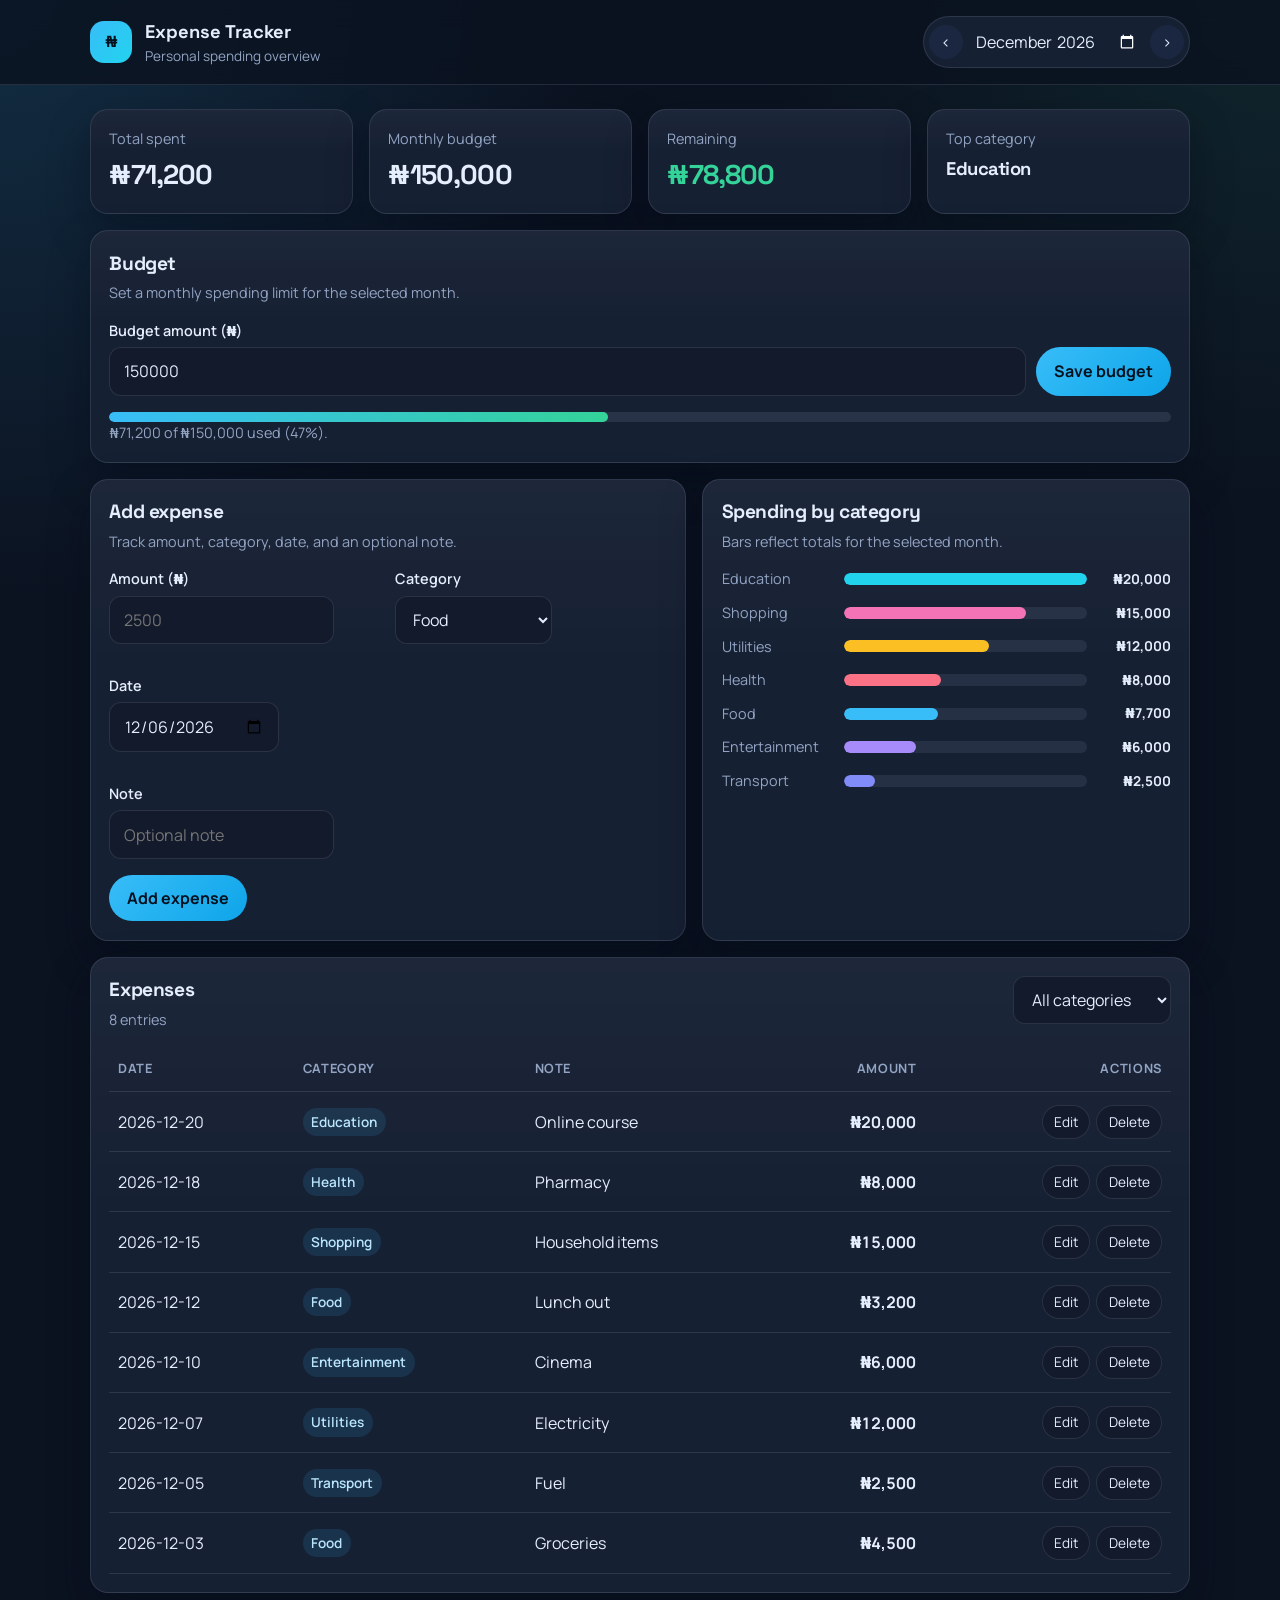
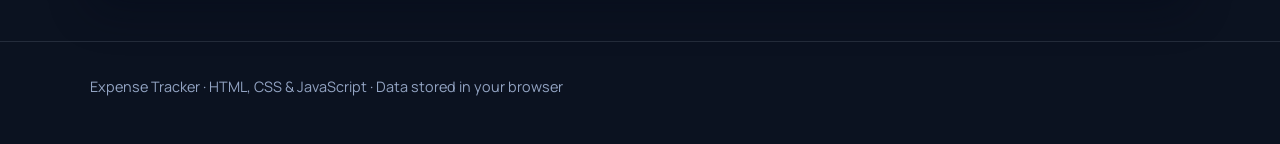
==== projects/expense-tracker/index.html @ 94ccca82 "Add shopfront and expense-tracker web projects Publish demo copies and link them from the projects g" ====
<!DOCTYPE html>
<html lang="en">
<head>
  <meta charset="UTF-8" />
  <meta name="viewport" content="width=device-width, initial-scale=1.0" />
  <meta name="description" content="Personal expense tracker with categories, budgets, and spending charts." />
  <title>Expense Tracker</title>
  <link rel="preconnect" href="https://fonts.googleapis.com" />
  <link rel="preconnect" href="https://fonts.gstatic.com" crossorigin />
  <link href="https://fonts.googleapis.com/css2?family=Manrope:wght@400;500;600;700;800&family=Space+Grotesk:wght@500;600;700&display=swap" rel="stylesheet" />
  <link rel="stylesheet" href="styles.css" />
</head>
<body>
  <a class="skip-link" href="#main">Skip to content</a>

  <header class="topbar">
    <div class="container topbar-inner">
      <div class="brand">
        <span class="brand-mark" aria-hidden="true">₦</span>
        <div>
          <strong>Expense Tracker</strong>
          <p>Personal spending overview</p>
        </div>
      </div>
      <div class="month-picker">
        <button type="button" class="icon-btn" id="prev-month" aria-label="Previous month">‹</button>
        <label class="sr-only" for="month-input">Month</label>
        <input type="month" id="month-input" />
        <button type="button" class="icon-btn" id="next-month" aria-label="Next month">›</button>
      </div>
    </div>
  </header>

  <main id="main" class="container layout">
    <section class="summary-grid" aria-label="Monthly summary">
      <article class="summary-card">
        <p class="label">Total spent</p>
        <p class="value" id="total-spent">₦0</p>
      </article>
      <article class="summary-card">
        <p class="label">Monthly budget</p>
        <p class="value" id="budget-value">₦0</p>
      </article>
      <article class="summary-card">
        <p class="label">Remaining</p>
        <p class="value" id="remaining-value">₦0</p>
      </article>
      <article class="summary-card">
        <p class="label">Top category</p>
        <p class="value value-sm" id="top-category">—</p>
      </article>
    </section>

    <section class="panel budget-panel">
      <div class="panel-head">
        <h2>Budget</h2>
        <p class="muted">Set a monthly spending limit for the selected month.</p>
      </div>
      <form class="budget-form" id="budget-form">
        <label for="budget-input">Budget amount (₦)</label>
        <div class="inline-form">
          <input id="budget-input" type="number" min="0" step="100" placeholder="e.g. 150000" required />
          <button type="submit" class="btn btn-primary">Save budget</button>
        </div>
      </form>
      <div class="budget-bar" aria-hidden="true">
        <div class="budget-bar-fill" id="budget-bar-fill"></div>
      </div>
      <p class="muted" id="budget-note">No budget set for this month.</p>
    </section>

    <div class="content-grid">
      <section class="panel">
        <div class="panel-head row-between">
          <div>
            <h2 id="form-title">Add expense</h2>
            <p class="muted">Track amount, category, date, and an optional note.</p>
          </div>
          <button type="button" class="btn btn-ghost" id="cancel-edit" hidden>Cancel edit</button>
        </div>
        <form id="expense-form" novalidate>
          <div class="form-grid">
            <div class="field">
              <label for="amount">Amount (₦)</label>
              <input id="amount" name="amount" type="number" min="1" step="1" required placeholder="2500" />
              <span class="field-error" data-for="amount"></span>
            </div>
            <div class="field">
              <label for="category">Category</label>
              <select id="category" name="category" required></select>
              <span class="field-error" data-for="category"></span>
            </div>
            <div class="field">
              <label for="date">Date</label>
              <input id="date" name="date" type="date" required />
              <span class="field-error" data-for="date"></span>
            </div>
            <div class="field field-span">
              <label for="note">Note</label>
              <input id="note" name="note" type="text" maxlength="120" placeholder="Optional note" />
            </div>
          </div>
          <button type="submit" class="btn btn-primary" id="submit-expense">Add expense</button>
        </form>
      </section>

      <section class="panel">
        <div class="panel-head">
          <h2>Spending by category</h2>
          <p class="muted">Bars reflect totals for the selected month.</p>
        </div>
        <div class="chart" id="category-chart" role="img" aria-label="Spending by category chart"></div>
        <p class="empty-state" id="chart-empty" hidden>No expenses this month yet.</p>
      </section>
    </div>

    <section class="panel">
      <div class="panel-head row-between">
        <div>
          <h2>Expenses</h2>
          <p class="muted" id="expense-count">0 entries</p>
        </div>
        <div class="filters">
          <label class="sr-only" for="filter-category">Filter by category</label>
          <select id="filter-category">
            <option value="all">All categories</option>
          </select>
        </div>
      </div>
      <div class="table-wrap">
        <table class="expense-table">
          <thead>
            <tr>
              <th>Date</th>
              <th>Category</th>
              <th>Note</th>
              <th class="num">Amount</th>
              <th class="actions">Actions</th>
            </tr>
          </thead>
          <tbody id="expense-tbody"></tbody>
        </table>
      </div>
      <p class="empty-state" id="table-empty" hidden>No expenses match this filter.</p>
    </section>
  </main>

  <footer class="site-footer">
    <div class="container">
      <p>Expense Tracker · HTML, CSS &amp; JavaScript · Data stored in your browser</p>
    </div>
  </footer>

  <script src="app.js"></script>
</body>
</html>
---- projects/expense-tracker/styles.css ----
:root {
  --bg: #0b1220;
  --bg-soft: #121a2b;
  --panel: #162033;
  --panel-2: #1b2740;
  --line: rgba(148, 163, 184, 0.18);
  --text: #e5eefc;
  --muted: #93a4c3;
  --brand: #38bdf8;
  --brand-strong: #0ea5e9;
  --good: #34d399;
  --warn: #fbbf24;
  --bad: #f87171;
  --radius: 18px;
  --shadow: 0 18px 40px rgba(2, 8, 23, 0.35);
  --font: "Manrope", system-ui, sans-serif;
  --display: "Space Grotesk", system-ui, sans-serif;
}

*,
*::before,
*::after {
  box-sizing: border-box;
}

body {
  margin: 0;
  min-height: 100vh;
  font-family: var(--font);
  color: var(--text);
  background:
    radial-gradient(circle at top left, rgba(56, 189, 248, 0.16), transparent 28%),
    radial-gradient(circle at top right, rgba(52, 211, 153, 0.1), transparent 24%),
    var(--bg);
  line-height: 1.5;
}

button,
input,
select {
  font: inherit;
  color: inherit;
}

.sr-only {
  position: absolute;
  width: 1px;
  height: 1px;
  padding: 0;
  margin: -1px;
  overflow: hidden;
  clip: rect(0, 0, 0, 0);
  border: 0;
}

.skip-link {
  position: absolute;
  left: -999px;
  top: 0;
  background: #fff;
  color: #000;
  padding: 0.5rem 1rem;
  z-index: 50;
}

.skip-link:focus {
  left: 1rem;
  top: 1rem;
}

.container {
  width: min(1100px, calc(100% - 2rem));
  margin-inline: auto;
}

.topbar {
  position: sticky;
  top: 0;
  z-index: 20;
  backdrop-filter: blur(14px);
  background: rgba(11, 18, 32, 0.8);
  border-bottom: 1px solid var(--line);
}

.topbar-inner {
  display: flex;
  align-items: center;
  justify-content: space-between;
  gap: 1rem;
  padding: 1rem 0;
  flex-wrap: wrap;
}

.brand {
  display: flex;
  align-items: center;
  gap: 0.8rem;
}

.brand-mark {
  width: 42px;
  height: 42px;
  border-radius: 14px;
  display: grid;
  place-items: center;
  background: linear-gradient(135deg, var(--brand), #22d3ee);
  color: #04111f;
  font-weight: 800;
  font-family: var(--display);
}

.brand strong {
  display: block;
  font-family: var(--display);
  font-size: 1.15rem;
}

.brand p {
  margin: 0;
  color: var(--muted);
  font-size: 0.85rem;
}

.month-picker {
  display: flex;
  align-items: center;
  gap: 0.45rem;
  background: var(--panel);
  border: 1px solid var(--line);
  border-radius: 999px;
  padding: 0.3rem;
}

.month-picker input[type="month"] {
  border: none;
  background: transparent;
  padding: 0.45rem 0.35rem;
  outline: none;
  color-scheme: dark;
}

.icon-btn {
  width: 34px;
  height: 34px;
  border-radius: 999px;
  border: none;
  background: var(--panel-2);
  cursor: pointer;
}

.icon-btn:hover {
  background: rgba(56, 189, 248, 0.18);
}

.layout {
  padding: 1.5rem 0 3rem;
  display: grid;
  gap: 1rem;
}

.summary-grid {
  display: grid;
  grid-template-columns: repeat(4, 1fr);
  gap: 1rem;
}

.summary-card,
.panel {
  background: linear-gradient(180deg, rgba(255, 255, 255, 0.03), transparent 40%), var(--panel);
  border: 1px solid var(--line);
  border-radius: var(--radius);
  box-shadow: var(--shadow);
}

.summary-card {
  padding: 1.1rem 1.15rem;
}

.summary-card .label,
.muted {
  margin: 0;
  color: var(--muted);
  font-size: 0.9rem;
}

.summary-card .value {
  margin: 0.35rem 0 0;
  font-family: var(--display);
  font-size: clamp(1.25rem, 2.5vw, 1.7rem);
  font-weight: 700;
  letter-spacing: -0.03em;
}

.summary-card .value-sm {
  font-size: 1.15rem;
}

.value.over {
  color: var(--bad);
}

.value.ok {
  color: var(--good);
}

.panel {
  padding: 1.15rem;
}

.panel-head {
  margin-bottom: 1rem;
}

.panel-head h2,
.panel h2 {
  margin: 0 0 0.25rem;
  font-family: var(--display);
  font-size: 1.2rem;
  letter-spacing: -0.02em;
}

.row-between {
  display: flex;
  align-items: flex-start;
  justify-content: space-between;
  gap: 1rem;
  flex-wrap: wrap;
}

.budget-form label,
.field label {
  display: block;
  font-size: 0.9rem;
  font-weight: 600;
  margin-bottom: 0.35rem;
}

.inline-form {
  display: flex;
  gap: 0.65rem;
  flex-wrap: wrap;
}

.inline-form input,
.field input,
.field select,
.filters select {
  border: 1px solid var(--line);
  background: var(--bg-soft);
  border-radius: 12px;
  padding: 0.7rem 0.85rem;
  outline: none;
  min-width: 0;
}

.inline-form input {
  flex: 1;
}

.inline-form input:focus,
.field input:focus,
.field select:focus,
.filters select:focus {
  border-color: var(--brand);
  box-shadow: 0 0 0 3px rgba(56, 189, 248, 0.18);
}

.btn {
  border: none;
  border-radius: 999px;
  padding: 0.7rem 1.1rem;
  font-weight: 700;
  cursor: pointer;
}

.btn-primary {
  background: linear-gradient(135deg, var(--brand), var(--brand-strong));
  color: #04111f;
}

.btn-primary:hover {
  filter: brightness(1.05);
}

.btn-ghost {
  background: transparent;
  border: 1px solid var(--line);
  color: var(--text);
}

.btn-ghost:hover {
  border-color: var(--brand);
  color: var(--brand);
}

.btn-danger {
  background: rgba(248, 113, 113, 0.12);
  color: #fecaca;
  border: 1px solid rgba(248, 113, 113, 0.28);
}

.budget-bar {
  margin-top: 1rem;
  height: 10px;
  border-radius: 999px;
  background: rgba(148, 163, 184, 0.15);
  overflow: hidden;
}

.budget-bar-fill {
  height: 100%;
  width: 0%;
  border-radius: inherit;
  background: linear-gradient(90deg, var(--brand), var(--good));
  transition: width 0.25s ease, background 0.25s ease;
}

.budget-bar-fill.over {
  background: linear-gradient(90deg, var(--warn), var(--bad));
}

.content-grid {
  display: grid;
  grid-template-columns: 1.1fr 0.9fr;
  gap: 1rem;
}

.form-grid {
  display: grid;
  grid-template-columns: 1fr 1fr;
  gap: 0.85rem;
  margin-bottom: 1rem;
}

.field-span {
  grid-column: 1 / -1;
}

.field-error {
  display: block;
  min-height: 1.1em;
  color: var(--bad);
  font-size: 0.8rem;
  margin-top: 0.2rem;
}

.field input.invalid,
.field select.invalid {
  border-color: var(--bad);
}

.chart {
  display: grid;
  gap: 0.75rem;
}

.chart-row {
  display: grid;
  grid-template-columns: 110px 1fr 72px;
  gap: 0.75rem;
  align-items: center;
}

.chart-label {
  font-size: 0.9rem;
  color: var(--muted);
}

.chart-track {
  height: 12px;
  border-radius: 999px;
  background: rgba(148, 163, 184, 0.12);
  overflow: hidden;
}

.chart-fill {
  height: 100%;
  border-radius: inherit;
  background: linear-gradient(90deg, #38bdf8, #818cf8);
}

.chart-amount {
  text-align: right;
  font-size: 0.85rem;
  font-weight: 700;
}

.empty-state {
  text-align: center;
  color: var(--muted);
  padding: 1.5rem 0.5rem;
  margin: 0;
}

.table-wrap {
  overflow-x: auto;
}

.expense-table {
  width: 100%;
  border-collapse: collapse;
}

.expense-table th,
.expense-table td {
  text-align: left;
  padding: 0.8rem 0.55rem;
  border-bottom: 1px solid var(--line);
  vertical-align: middle;
}

.expense-table th {
  color: var(--muted);
  font-size: 0.8rem;
  text-transform: uppercase;
  letter-spacing: 0.05em;
  font-weight: 700;
}

.expense-table .num {
  text-align: right;
  font-variant-numeric: tabular-nums;
  font-weight: 700;
}

.expense-table .actions {
  text-align: right;
  white-space: nowrap;
}

.category-pill {
  display: inline-flex;
  align-items: center;
  gap: 0.35rem;
  padding: 0.25rem 0.55rem;
  border-radius: 999px;
  background: rgba(56, 189, 248, 0.12);
  color: #bae6fd;
  font-size: 0.85rem;
  font-weight: 600;
}

.row-actions {
  display: inline-flex;
  gap: 0.4rem;
}

.row-actions button {
  border-radius: 999px;
  border: 1px solid var(--line);
  background: var(--bg-soft);
  padding: 0.35rem 0.7rem;
  cursor: pointer;
  font-size: 0.85rem;
}

.row-actions button:hover {
  border-color: var(--brand);
}

.site-footer {
  border-top: 1px solid var(--line);
  padding: 1.25rem 0 2rem;
  color: var(--muted);
  font-size: 0.9rem;
}

@media (max-width: 900px) {
  .summary-grid,
  .content-grid,
  .form-grid {
    grid-template-columns: 1fr 1fr;
  }
}

@media (max-width: 640px) {
  .summary-grid,
  .content-grid,
  .form-grid {
    grid-template-columns: 1fr;
  }

  .chart-row {
    grid-template-columns: 1fr;
    gap: 0.3rem;
  }

  .chart-amount {
    text-align: left;
  }
}
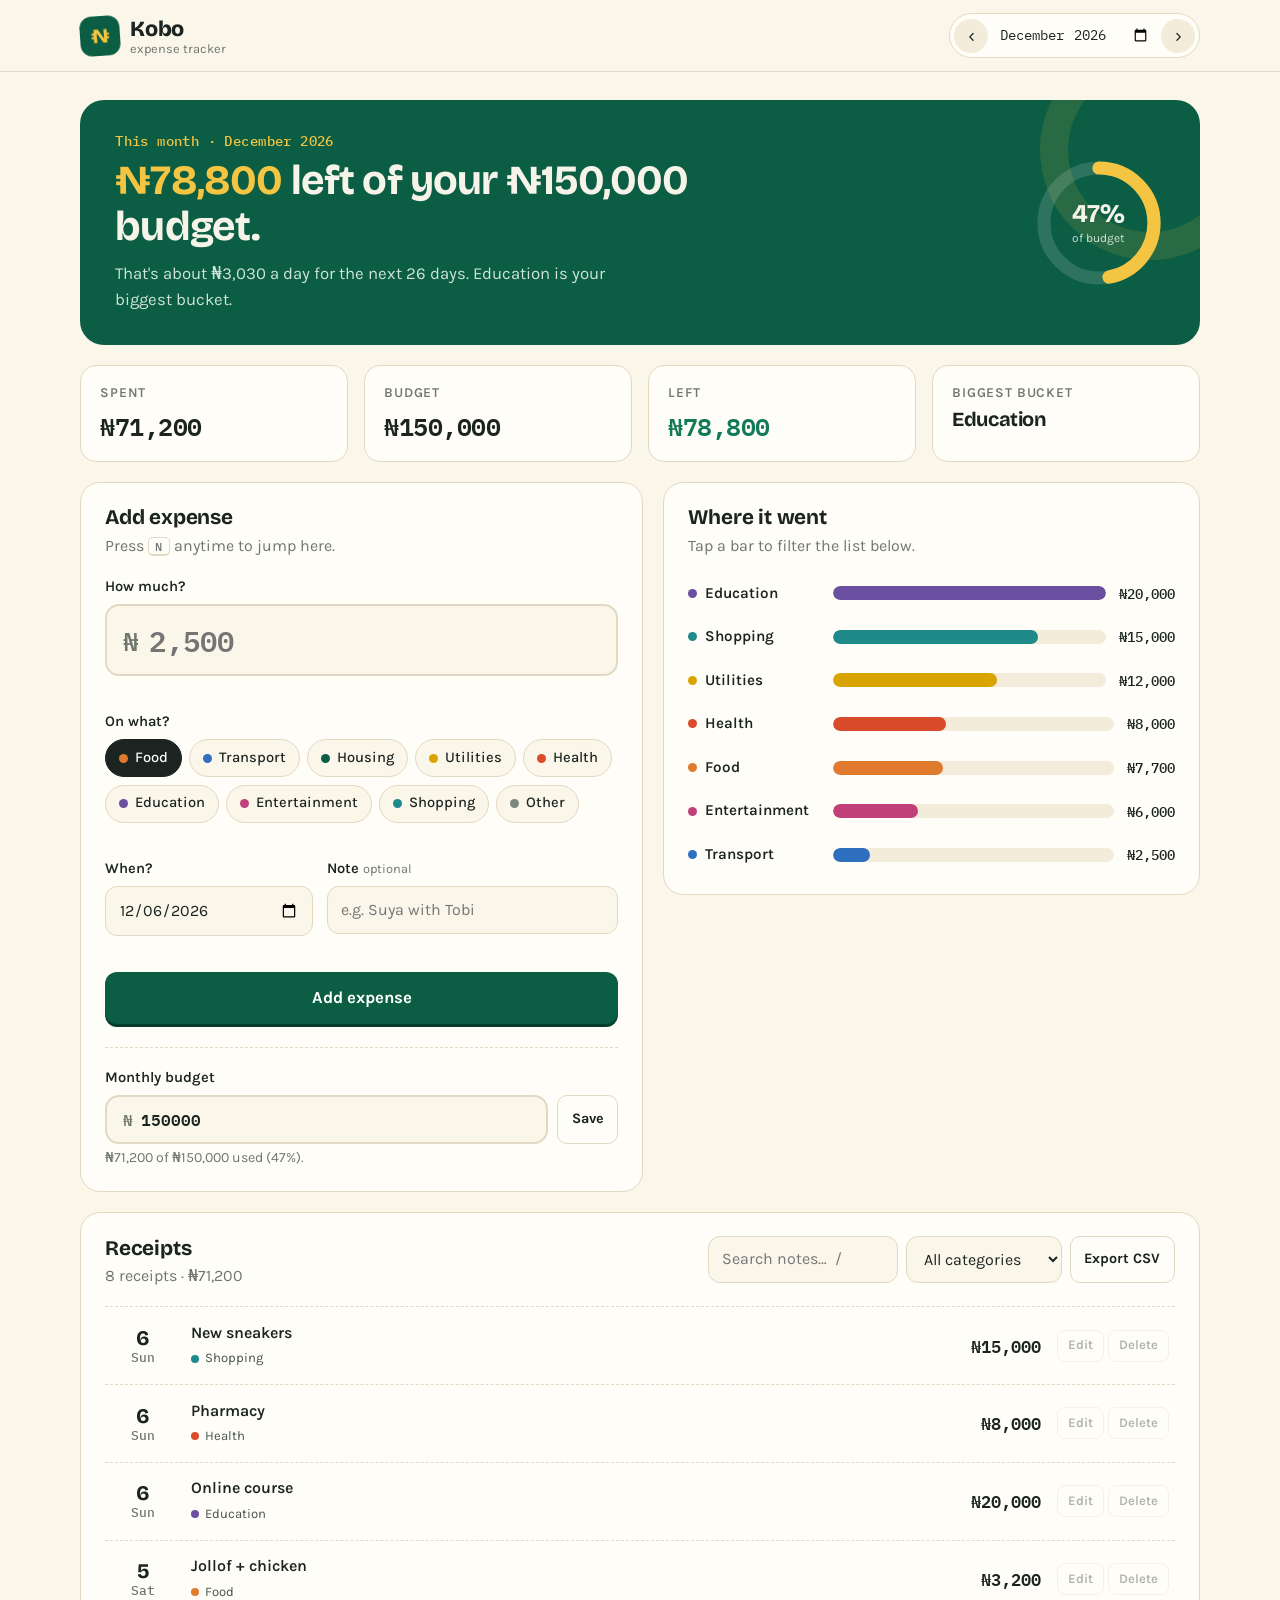
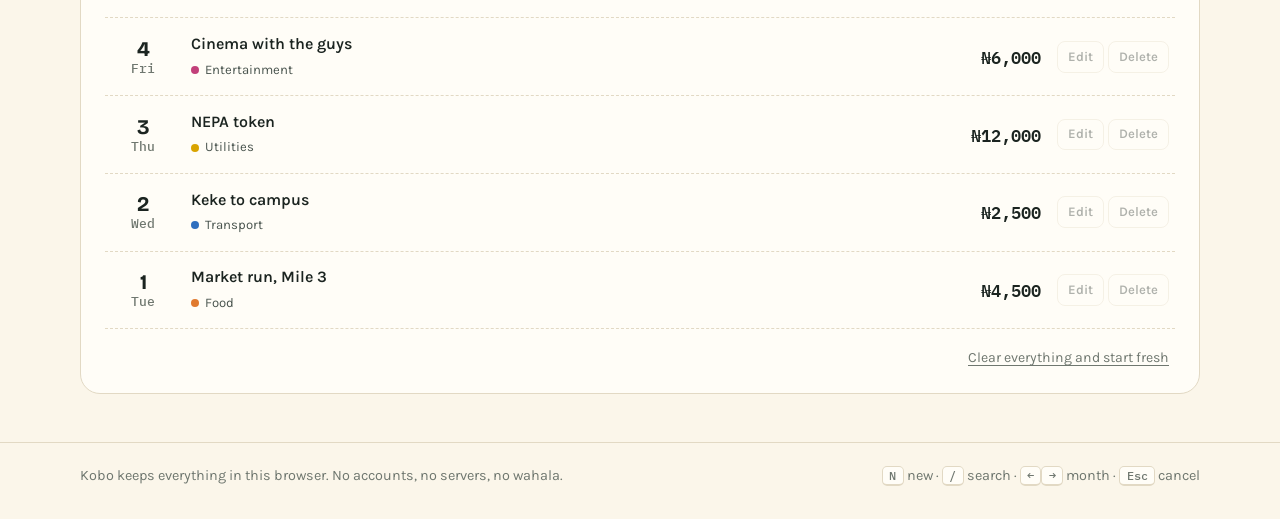
==== commit 6ab1a1a6: "Portfolio MVP pass: field-notes redesign, dark mode, interactive projects - New warm 'field notes' d" ====
--- a/projects/expense-tracker/index.html
+++ b/projects/expense-tracker/index.html
@@ -3,11 +3,13 @@
 <head>
   <meta charset="UTF-8" />
   <meta name="viewport" content="width=device-width, initial-scale=1.0" />
-  <meta name="description" content="Personal expense tracker with categories, budgets, and spending charts." />
-  <title>Expense Tracker</title>
+  <meta name="description" content="A friendly Naira expense tracker: log spending, set a monthly budget, and see where your money went. Everything stays in your browser." />
+  <meta name="theme-color" content="#0b5d43" />
+  <title>Kobo · Expense Tracker</title>
+  <link rel="icon" href="favicon.svg" type="image/svg+xml" />
   <link rel="preconnect" href="https://fonts.googleapis.com" />
   <link rel="preconnect" href="https://fonts.gstatic.com" crossorigin />
-  <link href="https://fonts.googleapis.com/css2?family=Manrope:wght@400;500;600;700;800&family=Space+Grotesk:wght@500;600;700&display=swap" rel="stylesheet" />
+  <link href="https://fonts.googleapis.com/css2?family=Bricolage+Grotesque:opsz,wght@12..96,500;12..96,700;12..96,800&family=IBM+Plex+Mono:wght@400;500;600&family=Karla:wght@400;500;600;700&display=swap" rel="stylesheet" />
   <link rel="stylesheet" href="styles.css" />
 </head>
 <body>
@@ -15,142 +17,156 @@
 
   <header class="topbar">
     <div class="container topbar-inner">
-      <div class="brand">
+      <a class="brand" href="#" aria-label="Kobo expense tracker home">
         <span class="brand-mark" aria-hidden="true">₦</span>
-        <div>
-          <strong>Expense Tracker</strong>
-          <p>Personal spending overview</p>
-        </div>
-      </div>
-      <div class="month-picker">
-        <button type="button" class="icon-btn" id="prev-month" aria-label="Previous month">‹</button>
+        <span class="brand-text"><strong>Kobo</strong><small>expense tracker</small></span>
+      </a>
+      <div class="month-picker" role="group" aria-label="Choose month">
+        <button type="button" class="icon-btn" id="prev-month" aria-label="Previous month" title="Previous month (←)">‹</button>
         <label class="sr-only" for="month-input">Month</label>
         <input type="month" id="month-input" />
-        <button type="button" class="icon-btn" id="next-month" aria-label="Next month">›</button>
+        <button type="button" class="icon-btn" id="next-month" aria-label="Next month" title="Next month (→)">›</button>
       </div>
     </div>
   </header>
 
   <main id="main" class="container layout">
+    <section class="hero-card" aria-labelledby="headline">
+      <div class="hero-copy">
+        <p class="eyebrow" id="month-label">This month</p>
+        <h1 id="headline" class="headline">Let's see where the money went.</h1>
+        <p class="subline" id="subline">Add your first expense below and I'll keep the running total for you.</p>
+      </div>
+      <div class="budget-meter" aria-hidden="true">
+        <svg viewBox="0 0 120 120" class="ring">
+          <circle cx="60" cy="60" r="50" class="ring-track" />
+          <circle cx="60" cy="60" r="50" class="ring-fill" id="ring-fill" />
+        </svg>
+        <div class="ring-label"><strong id="ring-pct">0%</strong><span>of budget</span></div>
+      </div>
+    </section>
+
     <section class="summary-grid" aria-label="Monthly summary">
-      <article class="summary-card">
-        <p class="label">Total spent</p>
+      <article class="stat">
+        <p class="label">Spent</p>
         <p class="value" id="total-spent">₦0</p>
       </article>
-      <article class="summary-card">
-        <p class="label">Monthly budget</p>
+      <article class="stat">
+        <p class="label">Budget</p>
         <p class="value" id="budget-value">₦0</p>
       </article>
-      <article class="summary-card">
-        <p class="label">Remaining</p>
+      <article class="stat">
+        <p class="label">Left</p>
         <p class="value" id="remaining-value">₦0</p>
       </article>
-      <article class="summary-card">
-        <p class="label">Top category</p>
+      <article class="stat">
+        <p class="label">Biggest bucket</p>
         <p class="value value-sm" id="top-category">—</p>
       </article>
     </section>
 
-    <section class="panel budget-panel">
-      <div class="panel-head">
-        <h2>Budget</h2>
-        <p class="muted">Set a monthly spending limit for the selected month.</p>
-      </div>
-      <form class="budget-form" id="budget-form">
-        <label for="budget-input">Budget amount (₦)</label>
-        <div class="inline-form">
-          <input id="budget-input" type="number" min="0" step="100" placeholder="e.g. 150000" required />
-          <button type="submit" class="btn btn-primary">Save budget</button>
-        </div>
-      </form>
-      <div class="budget-bar" aria-hidden="true">
-        <div class="budget-bar-fill" id="budget-bar-fill"></div>
-      </div>
-      <p class="muted" id="budget-note">No budget set for this month.</p>
-    </section>
-
     <div class="content-grid">
-      <section class="panel">
+      <section class="panel panel-form" aria-labelledby="form-title">
         <div class="panel-head row-between">
           <div>
             <h2 id="form-title">Add expense</h2>
-            <p class="muted">Track amount, category, date, and an optional note.</p>
+            <p class="muted">Press <kbd>N</kbd> anytime to jump here.</p>
           </div>
-          <button type="button" class="btn btn-ghost" id="cancel-edit" hidden>Cancel edit</button>
+          <button type="button" class="btn btn-ghost btn-sm" id="cancel-edit" hidden>Cancel edit</button>
         </div>
         <form id="expense-form" novalidate>
+          <div class="amount-field">
+            <label for="amount">How much?</label>
+            <div class="amount-input">
+              <span aria-hidden="true">₦</span>
+              <input id="amount" name="amount" type="number" inputmode="decimal" min="1" step="1" required placeholder="2,500" />
+            </div>
+            <span class="field-error" data-for="amount" role="alert"></span>
+          </div>
+
+          <fieldset class="field">
+            <legend>On what?</legend>
+            <div class="cat-chips" id="cat-chips" role="radiogroup" aria-label="Category"></div>
+            <select id="category" name="category" class="sr-only" tabindex="-1" aria-hidden="true"></select>
+            <span class="field-error" data-for="category" role="alert"></span>
+          </fieldset>
+
           <div class="form-grid">
             <div class="field">
-              <label for="amount">Amount (₦)</label>
-              <input id="amount" name="amount" type="number" min="1" step="1" required placeholder="2500" />
-              <span class="field-error" data-for="amount"></span>
+              <label for="date">When?</label>
+              <input id="date" name="date" type="date" required />
+              <span class="field-error" data-for="date" role="alert"></span>
             </div>
             <div class="field">
-              <label for="category">Category</label>
-              <select id="category" name="category" required></select>
-              <span class="field-error" data-for="category"></span>
-            </div>
-            <div class="field">
-              <label for="date">Date</label>
-              <input id="date" name="date" type="date" required />
-              <span class="field-error" data-for="date"></span>
-            </div>
-            <div class="field field-span">
-              <label for="note">Note</label>
-              <input id="note" name="note" type="text" maxlength="120" placeholder="Optional note" />
+              <label for="note">Note <span class="optional">optional</span></label>
+              <input id="note" name="note" type="text" maxlength="120" placeholder="e.g. Suya with Tobi" />
             </div>
           </div>
-          <button type="submit" class="btn btn-primary" id="submit-expense">Add expense</button>
+          <button type="submit" class="btn btn-primary btn-block" id="submit-expense">Add expense</button>
+        </form>
+
+        <form class="budget-form" id="budget-form">
+          <label for="budget-input">Monthly budget</label>
+          <div class="inline-form">
+            <div class="amount-input amount-input-sm">
+              <span aria-hidden="true">₦</span>
+              <input id="budget-input" type="number" min="0" step="100" placeholder="150,000" />
+            </div>
+            <button type="submit" class="btn btn-ghost btn-sm">Save</button>
+          </div>
+          <p class="muted small" id="budget-note">No budget set for this month.</p>
         </form>
       </section>
 
-      <section class="panel">
+      <section class="panel" aria-labelledby="chart-title">
         <div class="panel-head">
-          <h2>Spending by category</h2>
-          <p class="muted">Bars reflect totals for the selected month.</p>
+          <h2 id="chart-title">Where it went</h2>
+          <p class="muted">Tap a bar to filter the list below.</p>
         </div>
-        <div class="chart" id="category-chart" role="img" aria-label="Spending by category chart"></div>
-        <p class="empty-state" id="chart-empty" hidden>No expenses this month yet.</p>
+        <div class="chart" id="category-chart" role="list" aria-label="Spending by category"></div>
+        <div class="empty-state" id="chart-empty" hidden>
+          <div class="empty-art" aria-hidden="true">
+            <svg viewBox="0 0 64 64"><rect x="10" y="14" width="44" height="40" rx="4" fill="none" stroke="currentColor" stroke-width="3"/><path d="M10 24h44M20 34h14M20 42h22" stroke="currentColor" stroke-width="3" stroke-linecap="round"/></svg>
+          </div>
+          <p><strong>Nothing spent this month.</strong><br />Either you're very disciplined, or it's the 1st. Add something to see the breakdown.</p>
+        </div>
       </section>
     </div>
 
-    <section class="panel">
-      <div class="panel-head row-between">
+    <section class="panel" aria-labelledby="list-title">
+      <div class="panel-head row-between wrap">
         <div>
-          <h2>Expenses</h2>
+          <h2 id="list-title">Receipts</h2>
           <p class="muted" id="expense-count">0 entries</p>
         </div>
         <div class="filters">
+          <label class="sr-only" for="search">Search notes</label>
+          <input type="search" id="search" placeholder="Search notes…  /" />
           <label class="sr-only" for="filter-category">Filter by category</label>
-          <select id="filter-category">
-            <option value="all">All categories</option>
-          </select>
+          <select id="filter-category"><option value="all">All categories</option></select>
+          <button type="button" class="btn btn-ghost btn-sm" id="export-csv" title="Download this month as CSV">Export CSV</button>
         </div>
       </div>
-      <div class="table-wrap">
-        <table class="expense-table">
-          <thead>
-            <tr>
-              <th>Date</th>
-              <th>Category</th>
-              <th>Note</th>
-              <th class="num">Amount</th>
-              <th class="actions">Actions</th>
-            </tr>
-          </thead>
-          <tbody id="expense-tbody"></tbody>
-        </table>
+      <ul class="receipt-list" id="expense-tbody" aria-live="polite"></ul>
+      <div class="empty-state" id="table-empty" hidden>
+        <p><strong>No receipts match.</strong> Try another category or clear the search.</p>
       </div>
-      <p class="empty-state" id="table-empty" hidden>No expenses match this filter.</p>
+      <div class="list-foot">
+        <button type="button" class="link-btn" id="reset-demo">Clear everything and start fresh</button>
+      </div>
     </section>
   </main>
 
   <footer class="site-footer">
-    <div class="container">
-      <p>Expense Tracker · HTML, CSS &amp; JavaScript · Data stored in your browser</p>
+    <div class="container footer-inner">
+      <p>Kobo keeps everything in this browser. No accounts, no servers, no wahala.</p>
+      <p class="shortcuts"><kbd>N</kbd> new · <kbd>/</kbd> search · <kbd>←</kbd><kbd>→</kbd> month · <kbd>Esc</kbd> cancel</p>
     </div>
   </footer>
 
+  <div class="toast" id="toast" role="status" aria-live="polite"><span id="toast-msg"></span><button type="button" id="toast-action" hidden>Undo</button></div>
+
+  <script src="lib.js"></script>
   <script src="app.js"></script>
 </body>
 </html>
--- a/projects/expense-tracker/styles.css
+++ b/projects/expense-tracker/styles.css
@@ -1,491 +1,184 @@
+/* Kobo — receipt paper, Naira-note green, a little mustard. */
 :root {
-  --bg: #0b1220;
-  --bg-soft: #121a2b;
-  --panel: #162033;
-  --panel-2: #1b2740;
-  --line: rgba(148, 163, 184, 0.18);
-  --text: #e5eefc;
-  --muted: #93a4c3;
-  --brand: #38bdf8;
-  --brand-strong: #0ea5e9;
-  --good: #34d399;
-  --warn: #fbbf24;
-  --bad: #f87171;
-  --radius: 18px;
-  --shadow: 0 18px 40px rgba(2, 8, 23, 0.35);
-  --font: "Manrope", system-ui, sans-serif;
-  --display: "Space Grotesk", system-ui, sans-serif;
+  --paper: #fbf6ea;
+  --paper-2: #f3ecdb;
+  --card: #fffdf7;
+  --ink: #1b2420;
+  --ink-2: #47524c;
+  --muted: #6f776f;
+  --line: #e2d9c4;
+  --green: #0b5d43;
+  --green-2: #127a59;
+  --green-soft: #dcefe5;
+  --mustard: #f4c542;
+  --tomato: #d94b2b;
+  --tomato-soft: #fbe3dc;
+  --radius: 16px;
+  --display: "Bricolage Grotesque", "Segoe UI", sans-serif;
+  --body: "Karla", "Segoe UI", system-ui, sans-serif;
+  --mono: "IBM Plex Mono", ui-monospace, Consolas, monospace;
 }
+*, *::before, *::after { box-sizing: border-box; }
+html, body { margin: 0; }
+body { font-family: var(--body); font-size: 16px; line-height: 1.55; color: var(--ink); background: var(--paper); }
+button, input, select { font: inherit; color: inherit; }
+:focus-visible { outline: 3px solid var(--mustard); outline-offset: 2px; border-radius: 8px; }
+[hidden] { display: none !important; }
+.sr-only { position: absolute !important; width: 1px; height: 1px; padding: 0; margin: -1px; overflow: hidden; clip: rect(0 0 0 0); white-space: nowrap; border: 0; }
+.skip-link { position: absolute; left: 1rem; top: -50px; background: var(--ink); color: #fff; padding: .5rem .9rem; border-radius: 8px; z-index: 50; }
+.skip-link:focus { top: 1rem; }
+.container { width: min(1120px, 100% - 32px); margin-inline: auto; }
+kbd { font: 500 .75rem var(--mono); padding: .05rem .4rem; border: 1px solid var(--line); border-bottom-width: 2px; border-radius: 5px; background: var(--card); }
 
-*,
-*::before,
-*::after {
-  box-sizing: border-box;
-}
+/* Top bar */
+.topbar { position: sticky; top: 0; z-index: 20; background: color-mix(in srgb, var(--paper) 88%, transparent); backdrop-filter: blur(8px); border-bottom: 1px solid var(--line); }
+.topbar-inner { display: flex; align-items: center; justify-content: space-between; gap: 1rem; padding: .8rem 0; }
+.brand { display: flex; align-items: center; gap: .65rem; text-decoration: none; color: var(--ink); }
+.brand-mark { display: grid; place-items: center; width: 40px; height: 40px; border-radius: 12px; background: var(--green); color: var(--mustard); font: 800 1.3rem var(--display); transform: rotate(-4deg); transition: transform .3s cubic-bezier(.3,1.6,.5,1); }
+.brand:hover .brand-mark { transform: rotate(4deg) scale(1.05); }
+.brand-text { display: flex; flex-direction: column; line-height: 1.05; }
+.brand-text strong { font: 800 1.35rem var(--display); letter-spacing: -.02em; }
+.brand-text small { color: var(--muted); font-size: .8rem; }
+.month-picker { display: flex; align-items: center; gap: .3rem; background: var(--card); border: 1px solid var(--line); border-radius: 999px; padding: .25rem; }
+.month-picker input { border: 0; background: transparent; padding: .35rem .4rem; font-family: var(--mono); font-size: .9rem; }
+.icon-btn { width: 34px; height: 34px; border-radius: 50%; border: 0; background: var(--paper-2); cursor: pointer; font-size: 1.2rem; line-height: 1; transition: background .2s, transform .15s; }
+.icon-btn:hover { background: var(--green); color: #fff; }
+.icon-btn:active { transform: scale(.92); }
 
-body {
-  margin: 0;
-  min-height: 100vh;
-  font-family: var(--font);
-  color: var(--text);
-  background:
-    radial-gradient(circle at top left, rgba(56, 189, 248, 0.16), transparent 28%),
-    radial-gradient(circle at top right, rgba(52, 211, 153, 0.1), transparent 24%),
-    var(--bg);
-  line-height: 1.5;
-}
+.layout { display: grid; gap: 1.25rem; padding: 1.75rem 0 3rem; }
 
-button,
-input,
-select {
-  font: inherit;
-  color: inherit;
-}
+/* Hero */
+.hero-card { display: grid; grid-template-columns: 1fr auto; gap: 2rem; align-items: center; padding: 2rem 2.2rem; border-radius: 24px; background: var(--green); color: #f6f3e8; position: relative; overflow: hidden; }
+.hero-card::after { content: ""; position: absolute; right: -60px; top: -60px; width: 220px; height: 220px; border-radius: 50%; border: 28px solid rgba(244, 197, 66, .12); }
+.eyebrow { margin: 0 0 .4rem; font: 500 .85rem var(--mono); color: var(--mustard); letter-spacing: .03em; }
+.headline { margin: 0; font: 700 clamp(1.7rem, 3.6vw, 2.6rem)/1.12 var(--display); letter-spacing: -.02em; max-width: 22ch; }
+.headline em { font-style: normal; color: var(--mustard); }
+.subline { margin: .7rem 0 0; color: #cfe3d8; max-width: 52ch; font-size: 1.05rem; }
+.budget-meter { position: relative; width: 132px; height: 132px; z-index: 1; }
+.ring { width: 100%; height: 100%; transform: rotate(-90deg); }
+.ring circle { fill: none; stroke-width: 12; }
+.ring-track { stroke: rgba(255,255,255,.14); }
+.ring-fill { stroke: var(--mustard); stroke-linecap: round; stroke-dasharray: 314.16; stroke-dashoffset: 314.16; transition: stroke-dashoffset .8s cubic-bezier(.2,.8,.2,1), stroke .3s; }
+.ring-fill.over { stroke: #ff8a6b; }
+.ring-label { position: absolute; inset: 0; display: grid; place-content: center; text-align: center; }
+.ring-label strong { font: 700 1.6rem var(--display); }
+.ring-label span { font-size: .75rem; color: #cfe3d8; }
 
-.sr-only {
-  position: absolute;
-  width: 1px;
-  height: 1px;
-  padding: 0;
-  margin: -1px;
-  overflow: hidden;
-  clip: rect(0, 0, 0, 0);
-  border: 0;
-}
+/* Stats */
+.summary-grid { display: grid; grid-template-columns: repeat(4, 1fr); gap: 1rem; }
+.stat { padding: 1rem 1.2rem; background: var(--card); border: 1px solid var(--line); border-radius: var(--radius); position: relative; transition: transform .2s, box-shadow .2s; }
+.stat:hover { transform: translateY(-2px); box-shadow: 0 10px 24px -18px rgba(27,36,32,.5); }
+.stat .label { margin: 0; color: var(--muted); font-size: .85rem; text-transform: uppercase; letter-spacing: .06em; font-weight: 600; }
+.stat .value { margin: .25rem 0 0; font: 600 1.55rem var(--mono); letter-spacing: -.02em; }
+.stat .value-sm { font: 700 1.25rem var(--display); }
+.value.ok { color: var(--green-2); }
+.value.over { color: var(--tomato); }
 
-.skip-link {
-  position: absolute;
-  left: -999px;
-  top: 0;
-  background: #fff;
-  color: #000;
-  padding: 0.5rem 1rem;
-  z-index: 50;
-}
+/* Panels */
+.content-grid { display: grid; grid-template-columns: 1.05fr 1fr; gap: 1.25rem; align-items: start; }
+.panel { background: var(--card); border: 1px solid var(--line); border-radius: 20px; padding: 1.4rem 1.5rem; }
+.panel-head { margin-bottom: 1.1rem; }
+.panel-head h2 { margin: 0; font: 700 1.3rem var(--display); letter-spacing: -.01em; }
+.muted { color: var(--muted); margin: .2rem 0 0; }
+.small { font-size: .88rem; }
+.row-between { display: flex; justify-content: space-between; align-items: flex-start; gap: 1rem; }
+.wrap { flex-wrap: wrap; }
 
-.skip-link:focus {
-  left: 1rem;
-  top: 1rem;
-}
+/* Form */
+label, legend { display: block; font-weight: 600; font-size: .92rem; margin-bottom: .35rem; padding: 0; }
+.optional { font-weight: 400; color: var(--muted); font-size: .8rem; }
+fieldset { border: 0; margin: 0 0 1rem; padding: 0; min-width: 0; }
+.amount-field { margin-bottom: 1rem; }
+.amount-input { display: flex; align-items: center; border: 2px solid var(--line); border-radius: 14px; background: var(--paper); padding-left: 1rem; transition: border-color .2s, box-shadow .2s; }
+.amount-input:focus-within { border-color: var(--green); box-shadow: 0 0 0 4px var(--green-soft); }
+.amount-input span { font: 600 1.6rem var(--mono); color: var(--muted); }
+.amount-input input { flex: 1; min-width: 0; border: 0; background: transparent; padding: .7rem .6rem; font: 600 1.8rem var(--mono); outline: none; }
+.amount-input-sm span { font-size: 1rem; }
+.amount-input-sm input { font-size: 1rem; padding: .55rem .5rem; }
+.cat-chips { display: flex; flex-wrap: wrap; gap: .45rem; }
+.cat-chip { display: inline-flex; align-items: center; gap: .45rem; padding: .42rem .8rem; border-radius: 999px; border: 1.5px solid var(--line); background: var(--paper); cursor: pointer; font-weight: 500; font-size: .92rem; transition: all .18s; }
+.cat-chip i { width: 9px; height: 9px; border-radius: 50%; background: var(--dot); }
+.cat-chip:hover { border-color: var(--ink-2); transform: translateY(-1px); }
+.cat-chip[aria-checked="true"] { background: var(--ink); border-color: var(--ink); color: #fff; }
+.form-grid { display: grid; grid-template-columns: 1fr 1.4fr; gap: .9rem; margin-bottom: 1.1rem; }
+.field input, .field select, .filters input, .filters select { width: 100%; padding: .65rem .8rem; border-radius: 12px; border: 1.5px solid var(--line); background: var(--paper); transition: border-color .2s; }
+.field input:focus, .filters input:focus, .filters select:focus { outline: none; border-color: var(--green); }
+.invalid, .amount-input.invalid { border-color: var(--tomato) !important; }
+.field-error { display: block; min-height: 1.1em; color: var(--tomato); font-size: .85rem; margin-top: .25rem; }
+.btn { display: inline-flex; align-items: center; justify-content: center; gap: .4rem; padding: .75rem 1.2rem; border-radius: 12px; border: 1.5px solid transparent; font-weight: 700; cursor: pointer; transition: transform .15s, background .2s, box-shadow .2s; }
+.btn:active { transform: translateY(1px) scale(.99); }
+.btn-primary { background: var(--green); color: #fff; box-shadow: 0 3px 0 #073d2c; }
+.btn-primary:hover { background: var(--green-2); }
+.btn-primary.saved { background: var(--mustard); color: var(--ink); box-shadow: 0 3px 0 #b08a1f; }
+.btn-ghost { background: transparent; border-color: var(--line); color: var(--ink); }
+.btn-ghost:hover { border-color: var(--ink); }
+.btn-sm { padding: .5rem .85rem; font-size: .9rem; border-radius: 10px; }
+.btn-block { width: 100%; font-size: 1.05rem; }
+.budget-form { margin-top: 1.4rem; padding-top: 1.2rem; border-top: 1.5px dashed var(--line); }
+.inline-form { display: flex; gap: .6rem; }
+.inline-form .amount-input { flex: 1; }
 
-.container {
-  width: min(1100px, calc(100% - 2rem));
-  margin-inline: auto;
-}
+/* Chart */
+.chart { display: grid; gap: .55rem; }
+.chart-row { display: grid; grid-template-columns: 132px 1fr auto; gap: .8rem; align-items: center; padding: .35rem .5rem; margin: 0 -.5rem; border-radius: 10px; cursor: pointer; border: 0; background: transparent; text-align: left; width: calc(100% + 1rem); transition: background .2s; }
+.chart-row:hover, .chart-row.active { background: var(--paper-2); }
+.chart-label { display: flex; align-items: center; gap: .45rem; font-weight: 600; font-size: .95rem; }
+.chart-label i { width: 9px; height: 9px; border-radius: 50%; background: var(--dot); }
+.chart-track { height: 14px; background: var(--paper-2); border-radius: 999px; overflow: hidden; }
+.chart-fill { height: 100%; border-radius: 999px; width: 0; transition: width .7s cubic-bezier(.2,.8,.2,1); }
+.chart-amount { font: 500 .9rem var(--mono); }
 
-.topbar {
-  position: sticky;
-  top: 0;
-  z-index: 20;
-  backdrop-filter: blur(14px);
-  background: rgba(11, 18, 32, 0.8);
-  border-bottom: 1px solid var(--line);
-}
+/* Receipts */
+.filters { display: flex; gap: .5rem; flex-wrap: wrap; }
+.filters input { width: 190px; }
+.filters select { width: auto; }
+.receipt-list { list-style: none; margin: 0; padding: 0; border-top: 1.5px dashed var(--line); }
+.receipt { display: grid; grid-template-columns: 64px 1fr auto auto; gap: 1rem; align-items: center; padding: .85rem .4rem; border-bottom: 1px dashed var(--line); animation: slideIn .35s ease both; transition: background .2s; }
+.receipt:hover { background: var(--paper); }
+.receipt.flash { animation: flash 1.2s ease; }
+@keyframes slideIn { from { opacity: 0; transform: translateY(6px); } to { opacity: 1; transform: none; } }
+@keyframes flash { 0% { background: #fff3c4; } 100% { background: transparent; } }
+.r-date { font: 500 .8rem var(--mono); color: var(--muted); text-align: center; line-height: 1.15; }
+.r-date b { display: block; font: 700 1.3rem var(--display); color: var(--ink); }
+.r-main { min-width: 0; }
+.r-note { font-weight: 600; overflow: hidden; text-overflow: ellipsis; white-space: nowrap; }
+.r-cat { display: inline-flex; align-items: center; gap: .35rem; font-size: .82rem; color: var(--ink-2); }
+.r-cat i { width: 8px; height: 8px; border-radius: 50%; background: var(--dot); }
+.r-amount { font: 600 1.05rem var(--mono); }
+.row-actions { display: flex; gap: .3rem; opacity: .35; transition: opacity .2s; }
+.receipt:hover .row-actions, .receipt:focus-within .row-actions { opacity: 1; }
+.row-actions button { border: 1px solid var(--line); background: var(--card); padding: .3rem .6rem; border-radius: 8px; cursor: pointer; font-size: .82rem; font-weight: 600; }
+.row-actions button:hover { border-color: var(--ink); }
+.row-actions button[data-delete]:hover { border-color: var(--tomato); color: var(--tomato); }
+.list-foot { margin-top: 1rem; text-align: right; }
+.link-btn { border: 0; background: none; color: var(--muted); text-decoration: underline; text-underline-offset: 3px; cursor: pointer; font-size: .88rem; }
+.link-btn:hover { color: var(--tomato); }
 
-.topbar-inner {
-  display: flex;
-  align-items: center;
-  justify-content: space-between;
-  gap: 1rem;
-  padding: 1rem 0;
-  flex-wrap: wrap;
-}
+.empty-state { display: flex; gap: 1rem; align-items: center; padding: 1.2rem; border-radius: 14px; background: var(--paper); color: var(--ink-2); }
+.empty-state[hidden] { display: none; }
+.empty-state p { margin: 0; }
+.empty-art { width: 56px; flex: none; color: var(--green-2); }
 
-.brand {
-  display: flex;
-  align-items: center;
-  gap: 0.8rem;
-}
-
-.brand-mark {
-  width: 42px;
-  height: 42px;
-  border-radius: 14px;
-  display: grid;
-  place-items: center;
-  background: linear-gradient(135deg, var(--brand), #22d3ee);
-  color: #04111f;
-  font-weight: 800;
-  font-family: var(--display);
-}
-
-.brand strong {
-  display: block;
-  font-family: var(--display);
-  font-size: 1.15rem;
-}
-
-.brand p {
-  margin: 0;
-  color: var(--muted);
-  font-size: 0.85rem;
-}
-
-.month-picker {
-  display: flex;
-  align-items: center;
-  gap: 0.45rem;
-  background: var(--panel);
-  border: 1px solid var(--line);
-  border-radius: 999px;
-  padding: 0.3rem;
-}
-
-.month-picker input[type="month"] {
-  border: none;
-  background: transparent;
-  padding: 0.45rem 0.35rem;
-  outline: none;
-  color-scheme: dark;
-}
-
-.icon-btn {
-  width: 34px;
-  height: 34px;
-  border-radius: 999px;
-  border: none;
-  background: var(--panel-2);
-  cursor: pointer;
-}
-
-.icon-btn:hover {
-  background: rgba(56, 189, 248, 0.18);
-}
-
-.layout {
-  padding: 1.5rem 0 3rem;
-  display: grid;
-  gap: 1rem;
-}
-
-.summary-grid {
-  display: grid;
-  grid-template-columns: repeat(4, 1fr);
-  gap: 1rem;
-}
-
-.summary-card,
-.panel {
-  background: linear-gradient(180deg, rgba(255, 255, 255, 0.03), transparent 40%), var(--panel);
-  border: 1px solid var(--line);
-  border-radius: var(--radius);
-  box-shadow: var(--shadow);
-}
-
-.summary-card {
-  padding: 1.1rem 1.15rem;
-}
-
-.summary-card .label,
-.muted {
-  margin: 0;
-  color: var(--muted);
-  font-size: 0.9rem;
-}
-
-.summary-card .value {
-  margin: 0.35rem 0 0;
-  font-family: var(--display);
-  font-size: clamp(1.25rem, 2.5vw, 1.7rem);
-  font-weight: 700;
-  letter-spacing: -0.03em;
-}
-
-.summary-card .value-sm {
-  font-size: 1.15rem;
-}
-
-.value.over {
-  color: var(--bad);
-}
-
-.value.ok {
-  color: var(--good);
-}
-
-.panel {
-  padding: 1.15rem;
-}
-
-.panel-head {
-  margin-bottom: 1rem;
-}
-
-.panel-head h2,
-.panel h2 {
-  margin: 0 0 0.25rem;
-  font-family: var(--display);
-  font-size: 1.2rem;
-  letter-spacing: -0.02em;
-}
-
-.row-between {
-  display: flex;
-  align-items: flex-start;
-  justify-content: space-between;
-  gap: 1rem;
-  flex-wrap: wrap;
-}
-
-.budget-form label,
-.field label {
-  display: block;
-  font-size: 0.9rem;
-  font-weight: 600;
-  margin-bottom: 0.35rem;
-}
-
-.inline-form {
-  display: flex;
-  gap: 0.65rem;
-  flex-wrap: wrap;
-}
-
-.inline-form input,
-.field input,
-.field select,
-.filters select {
-  border: 1px solid var(--line);
-  background: var(--bg-soft);
-  border-radius: 12px;
-  padding: 0.7rem 0.85rem;
-  outline: none;
-  min-width: 0;
-}
-
-.inline-form input {
-  flex: 1;
-}
-
-.inline-form input:focus,
-.field input:focus,
-.field select:focus,
-.filters select:focus {
-  border-color: var(--brand);
-  box-shadow: 0 0 0 3px rgba(56, 189, 248, 0.18);
-}
-
-.btn {
-  border: none;
-  border-radius: 999px;
-  padding: 0.7rem 1.1rem;
-  font-weight: 700;
-  cursor: pointer;
-}
-
-.btn-primary {
-  background: linear-gradient(135deg, var(--brand), var(--brand-strong));
-  color: #04111f;
-}
-
-.btn-primary:hover {
-  filter: brightness(1.05);
-}
-
-.btn-ghost {
-  background: transparent;
-  border: 1px solid var(--line);
-  color: var(--text);
-}
-
-.btn-ghost:hover {
-  border-color: var(--brand);
-  color: var(--brand);
-}
-
-.btn-danger {
-  background: rgba(248, 113, 113, 0.12);
-  color: #fecaca;
-  border: 1px solid rgba(248, 113, 113, 0.28);
-}
-
-.budget-bar {
-  margin-top: 1rem;
-  height: 10px;
-  border-radius: 999px;
-  background: rgba(148, 163, 184, 0.15);
-  overflow: hidden;
-}
-
-.budget-bar-fill {
-  height: 100%;
-  width: 0%;
-  border-radius: inherit;
-  background: linear-gradient(90deg, var(--brand), var(--good));
-  transition: width 0.25s ease, background 0.25s ease;
-}
-
-.budget-bar-fill.over {
-  background: linear-gradient(90deg, var(--warn), var(--bad));
-}
-
-.content-grid {
-  display: grid;
-  grid-template-columns: 1.1fr 0.9fr;
-  gap: 1rem;
-}
-
-.form-grid {
-  display: grid;
-  grid-template-columns: 1fr 1fr;
-  gap: 0.85rem;
-  margin-bottom: 1rem;
-}
-
-.field-span {
-  grid-column: 1 / -1;
-}
-
-.field-error {
-  display: block;
-  min-height: 1.1em;
-  color: var(--bad);
-  font-size: 0.8rem;
-  margin-top: 0.2rem;
-}
-
-.field input.invalid,
-.field select.invalid {
-  border-color: var(--bad);
-}
-
-.chart {
-  display: grid;
-  gap: 0.75rem;
-}
-
-.chart-row {
-  display: grid;
-  grid-template-columns: 110px 1fr 72px;
-  gap: 0.75rem;
-  align-items: center;
-}
-
-.chart-label {
-  font-size: 0.9rem;
-  color: var(--muted);
-}
-
-.chart-track {
-  height: 12px;
-  border-radius: 999px;
-  background: rgba(148, 163, 184, 0.12);
-  overflow: hidden;
-}
-
-.chart-fill {
-  height: 100%;
-  border-radius: inherit;
-  background: linear-gradient(90deg, #38bdf8, #818cf8);
-}
-
-.chart-amount {
-  text-align: right;
-  font-size: 0.85rem;
-  font-weight: 700;
-}
-
-.empty-state {
-  text-align: center;
-  color: var(--muted);
-  padding: 1.5rem 0.5rem;
-  margin: 0;
-}
-
-.table-wrap {
-  overflow-x: auto;
-}
-
-.expense-table {
-  width: 100%;
-  border-collapse: collapse;
-}
-
-.expense-table th,
-.expense-table td {
-  text-align: left;
-  padding: 0.8rem 0.55rem;
-  border-bottom: 1px solid var(--line);
-  vertical-align: middle;
-}
-
-.expense-table th {
-  color: var(--muted);
-  font-size: 0.8rem;
-  text-transform: uppercase;
-  letter-spacing: 0.05em;
-  font-weight: 700;
-}
-
-.expense-table .num {
-  text-align: right;
-  font-variant-numeric: tabular-nums;
-  font-weight: 700;
-}
-
-.expense-table .actions {
-  text-align: right;
-  white-space: nowrap;
-}
-
-.category-pill {
-  display: inline-flex;
-  align-items: center;
-  gap: 0.35rem;
-  padding: 0.25rem 0.55rem;
-  border-radius: 999px;
-  background: rgba(56, 189, 248, 0.12);
-  color: #bae6fd;
-  font-size: 0.85rem;
-  font-weight: 600;
-}
-
-.row-actions {
-  display: inline-flex;
-  gap: 0.4rem;
-}
-
-.row-actions button {
-  border-radius: 999px;
-  border: 1px solid var(--line);
-  background: var(--bg-soft);
-  padding: 0.35rem 0.7rem;
-  cursor: pointer;
-  font-size: 0.85rem;
-}
-
-.row-actions button:hover {
-  border-color: var(--brand);
-}
-
-.site-footer {
-  border-top: 1px solid var(--line);
-  padding: 1.25rem 0 2rem;
-  color: var(--muted);
-  font-size: 0.9rem;
-}
+/* Footer & toast */
+.site-footer { border-top: 1px solid var(--line); padding: 1.4rem 0 2rem; color: var(--muted); font-size: .9rem; }
+.footer-inner { display: flex; justify-content: space-between; gap: 1rem; flex-wrap: wrap; }
+.footer-inner p { margin: 0; }
+.toast { position: fixed; left: 50%; bottom: 24px; transform: translate(-50%, 150%); visibility: hidden; display: flex; align-items: center; gap: .9rem; background: var(--ink); color: #fff; padding: .7rem .8rem .7rem 1.1rem; border-radius: 12px; box-shadow: 0 12px 30px -10px rgba(0,0,0,.45); transition: transform .3s cubic-bezier(.3,1.4,.5,1), visibility 0s .3s; z-index: 60; }
+.toast.show { transform: translate(-50%, 0); visibility: visible; transition-delay: 0s; }
+.toast button { border: 0; background: var(--mustard); color: var(--ink); font-weight: 700; padding: .35rem .75rem; border-radius: 8px; cursor: pointer; }
 
 @media (max-width: 900px) {
-  .summary-grid,
-  .content-grid,
-  .form-grid {
-    grid-template-columns: 1fr 1fr;
-  }
+  .content-grid { grid-template-columns: 1fr; }
+  .summary-grid { grid-template-columns: repeat(2, 1fr); }
 }
-
-@media (max-width: 640px) {
-  .summary-grid,
-  .content-grid,
-  .form-grid {
-    grid-template-columns: 1fr;
-  }
-
-  .chart-row {
-    grid-template-columns: 1fr;
-    gap: 0.3rem;
-  }
-
-  .chart-amount {
-    text-align: left;
-  }
+@media (max-width: 600px) {
+  .hero-card { grid-template-columns: 1fr; padding: 1.5rem; }
+  .budget-meter { width: 104px; height: 104px; }
+  .brand-text small { display: none; }
+  .form-grid { grid-template-columns: 1fr; }
+  .receipt { grid-template-columns: 48px 1fr auto; }
+  .row-actions { grid-column: 2 / -1; opacity: 1; }
+  .filters, .filters input { width: 100%; }
+  .chart-row { grid-template-columns: 90px 1fr auto; }
 }
+@media (prefers-reduced-motion: reduce) { *, *::before, *::after { animation: none !important; transition: none !important; } }
